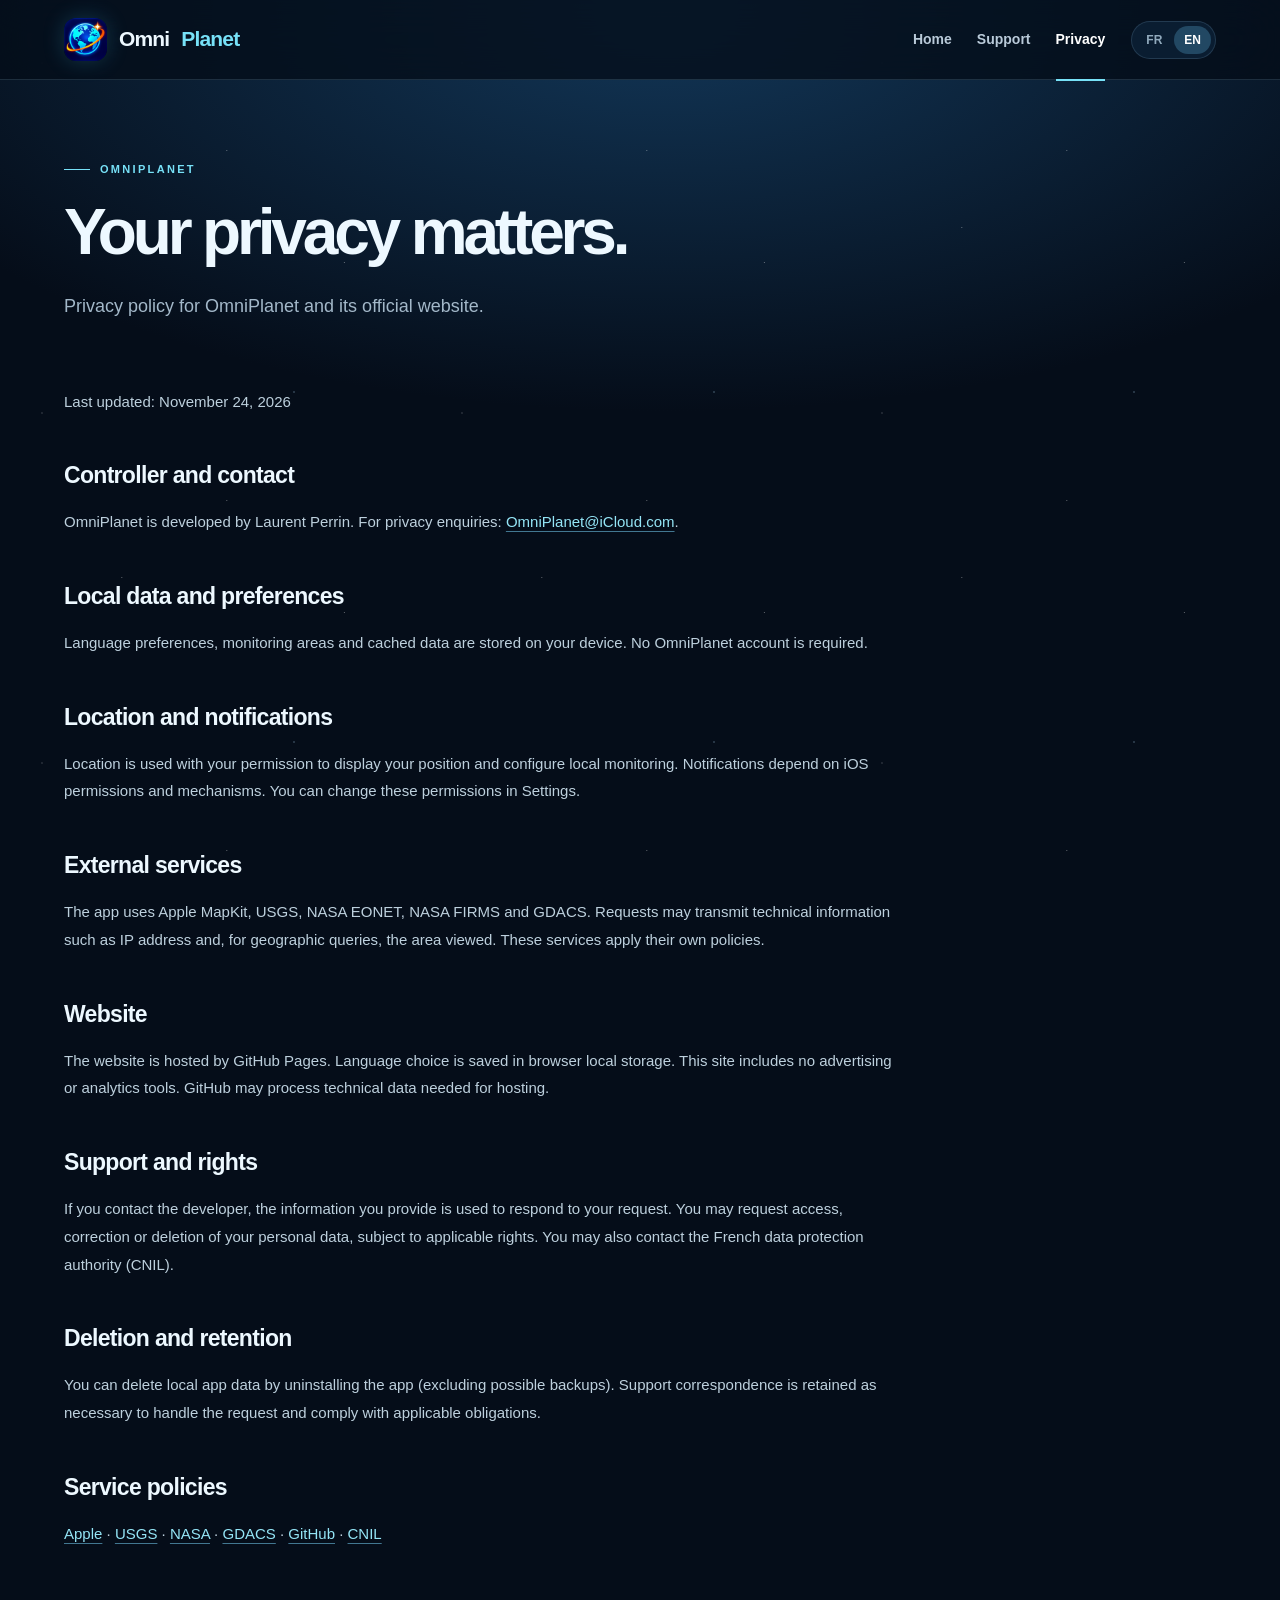
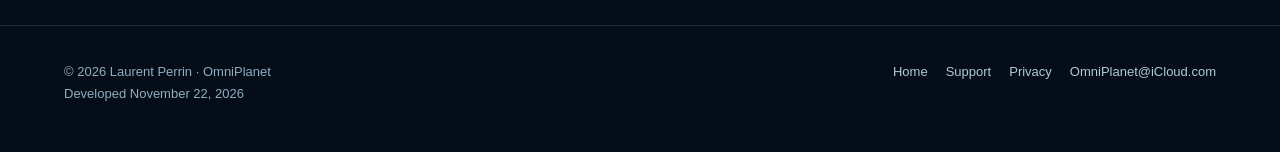
==== confidentialite.html @ a7300201 "Add files via upload" ====
<!doctype html><html lang="fr" data-lang="fr"><head><meta charset="utf-8"><meta name="viewport" content="width=device-width, initial-scale=1"><meta name="description" content="OmniPlanet — Explore our living planet. Observatoire mondial des phénomènes naturels."><meta name="theme-color" content="#050d19"><title>Confidentialité | OmniPlanet</title><link rel="icon" href="assets/omniplanet-icon.png"><link rel="stylesheet" href="assets/style.css"><script defer src="assets/site.js"></script></head><body data-title-fr="Confidentialité | OmniPlanet" data-title-en="Privacy policy | OmniPlanet"><div class="starfield" aria-hidden="true"></div><a class="skip" href="#main"><span class="fr" lang="fr">Aller au contenu</span><span class="en" lang="en">Skip to content</span></a><header class="site-header"><div class="shell bar"><a class="brand" href="index.html"><img src="assets/omniplanet-icon.png" alt="">Omni<b>Planet</b></a><nav aria-label="Navigation"><a href="index.html"><span class="fr" lang="fr">Accueil</span><span class="en" lang="en">Home</span></a><a href="support.html"><span class="fr" lang="fr">Assistance</span><span class="en" lang="en">Support</span></a><a href="confidentialite.html" aria-current="page"><span class="fr" lang="fr">Confidentialité</span><span class="en" lang="en">Privacy</span></a></nav><div class="lang-switch"><button type="button" data-language="fr" aria-label="Français" aria-pressed="true">FR</button><button type="button" data-language="en" aria-label="English" aria-pressed="false">EN</button></div></div></header><main id="main" class="shell"><section class="page-hero"><div class="eyebrow">OmniPlanet</div><h1><span class="fr" lang="fr">Votre vie privée compte.</span><span class="en" lang="en">Your privacy matters.</span></h1><p><span class="fr" lang="fr">Politique de confidentialité d’OmniPlanet et de son site officiel.</span><span class="en" lang="en">Privacy policy for OmniPlanet and its official website.</span></p></section><article class="policy"><p class="last-updated"><span class="fr" lang="fr">Dernière mise à jour : 24 novembre 2026</span><span class="en" lang="en">Last updated: November 24, 2026</span></p><h2><span class="fr" lang="fr">Responsable et contact</span><span class="en" lang="en">Controller and contact</span></h2><p><span class="fr" lang="fr">OmniPlanet est développée par Laurent Perrin. Pour toute question relative aux données personnelles : <a href="mailto:OmniPlanet@iCloud.com">OmniPlanet@iCloud.com</a>.</span><span class="en" lang="en">OmniPlanet is developed by Laurent Perrin. For privacy enquiries: <a href="mailto:OmniPlanet@iCloud.com">OmniPlanet@iCloud.com</a>.</span></p><h2><span class="fr" lang="fr">Données et préférences locales</span><span class="en" lang="en">Local data and preferences</span></h2><p><span class="fr" lang="fr">Les préférences de langue, les zones de surveillance et les données mises en cache sont conservées sur votre appareil. Aucun compte OmniPlanet n’est requis.</span><span class="en" lang="en">Language preferences, monitoring areas and cached data are stored on your device. No OmniPlanet account is required.</span></p><h2><span class="fr" lang="fr">Localisation et notifications</span><span class="en" lang="en">Location and notifications</span></h2><p><span class="fr" lang="fr">La localisation est utilisée avec votre autorisation pour afficher votre position et configurer une surveillance locale. Les notifications dépendent des autorisations et des mécanismes iOS. Vous pouvez modifier ces autorisations dans Réglages.</span><span class="en" lang="en">Location is used with your permission to display your position and configure local monitoring. Notifications depend on iOS permissions and mechanisms. You can change these permissions in Settings.</span></p><h2><span class="fr" lang="fr">Services externes</span><span class="en" lang="en">External services</span></h2><p><span class="fr" lang="fr">L’application utilise Apple MapKit, USGS, NASA EONET, NASA FIRMS et GDACS. Les requêtes peuvent transmettre des informations techniques telles que l’adresse IP et, pour les recherches géographiques, la zone consultée. Ces services appliquent leurs propres politiques.</span><span class="en" lang="en">The app uses Apple MapKit, USGS, NASA EONET, NASA FIRMS and GDACS. Requests may transmit technical information such as IP address and, for geographic queries, the area viewed. These services apply their own policies.</span></p><h2><span class="fr" lang="fr">Site web</span><span class="en" lang="en">Website</span></h2><p><span class="fr" lang="fr">Le site est hébergé par GitHub Pages. Le choix de langue est mémorisé dans le stockage local du navigateur. Ce site n’intègre aucun outil publicitaire ou de mesure d’audience. GitHub peut traiter des données techniques nécessaires à l’hébergement.</span><span class="en" lang="en">The website is hosted by GitHub Pages. Language choice is saved in browser local storage. This site includes no advertising or analytics tools. GitHub may process technical data needed for hosting.</span></p><h2><span class="fr" lang="fr">Assistance et droits</span><span class="en" lang="en">Support and rights</span></h2><p><span class="fr" lang="fr">Si vous contactez le développeur, les informations transmises servent à répondre à votre demande. Vous pouvez demander l’accès, la rectification ou l’effacement des données vous concernant, selon les droits applicables. Vous pouvez également saisir la CNIL.</span><span class="en" lang="en">If you contact the developer, the information you provide is used to respond to your request. You may request access, correction or deletion of your personal data, subject to applicable rights. You may also contact the French data protection authority (CNIL).</span></p><h2><span class="fr" lang="fr">Suppression et conservation</span><span class="en" lang="en">Deletion and retention</span></h2><p><span class="fr" lang="fr">Vous pouvez supprimer les données locales de l’application en la désinstallant (hors sauvegardes éventuelles). Les échanges d’assistance sont conservés le temps nécessaire au traitement de la demande et aux obligations applicables.</span><span class="en" lang="en">You can delete local app data by uninstalling the app (excluding possible backups). Support correspondence is retained as necessary to handle the request and comply with applicable obligations.</span></p><h2><span class="fr" lang="fr">Politiques des services</span><span class="en" lang="en">Service policies</span></h2><p><a href="https://www.apple.com/legal/privacy/">Apple</a> · <a href="https://www.usgs.gov/privacy-policy">USGS</a> · <a href="https://www.nasa.gov/privacy/">NASA</a> · <a href="https://www.gdacs.org/">GDACS</a> · <a href="https://docs.github.com/en/site-policy/privacy-policies/github-general-privacy-statement">GitHub</a> · <a href="https://www.cnil.fr/">CNIL</a></p></article></main><footer class="site-footer"><div class="shell footer-inner"><div>© 2026 Laurent Perrin · OmniPlanet<br><span class="fr" lang="fr">Développée le 22 novembre 2026</span><span class="en" lang="en">Developed November 22, 2026</span></div><div class="foot-links"><a class="" href="index.html"><span class="fr" lang="fr">Accueil</span><span class="en" lang="en">Home</span></a><a class="" href="support.html"><span class="fr" lang="fr">Assistance</span><span class="en" lang="en">Support</span></a><a class="" href="confidentialite.html"><span class="fr" lang="fr">Confidentialité</span><span class="en" lang="en">Privacy</span></a><a href="mailto:OmniPlanet@iCloud.com">OmniPlanet@iCloud.com</a></div></div></footer></body></html>
---- assets/style.css ----
:root{color-scheme:dark;--bg:#050d19;--navy:#091a30;--panel:#10243b;--text:#edf8ff;--muted:#a3b8c9;--line:rgba(167,219,255,.15);--cyan:#77e1f7;--gold:#f9c379;--radius:24px}*{box-sizing:border-box}html{scroll-behavior:smooth}body{margin:0;font-family:-apple-system,BlinkMacSystemFont,"Segoe UI",Inter,Helvetica,Arial,sans-serif;background:radial-gradient(ellipse 75% 25% at 52% 1%,#123657 0%,transparent 90%),var(--bg);color:var(--text);line-height:1.65;overflow-x:hidden}::selection{background:#2d7b95;color:#fff}a{color:inherit}a:focus-visible,button:focus-visible,summary:focus-visible{outline:2px solid var(--cyan);outline-offset:4px}.fr,.en{}html[data-lang="fr"] .en,html[data-lang="en"] .fr{display:none!important}.shell{width:min(1152px,calc(100% - 44px));margin-inline:auto}.skip{position:absolute;left:-999px;top:0;background:white;color:#000;padding:10px;z-index:200}.skip:focus{left:12px}.site-header{position:sticky;top:0;z-index:90;background:rgba(5,13,25,.78);backdrop-filter:blur(22px);-webkit-backdrop-filter:blur(22px);border-bottom:1px solid var(--line)}.bar{min-height:79px;display:flex;align-items:center;gap:26px}.brand{display:flex;align-items:center;gap:12px;text-decoration:none;font-weight:790;letter-spacing:-.04em;font-size:21px;white-space:nowrap}.brand img{height:43px;width:43px;border-radius:12px;box-shadow:0 0 22px rgba(81,202,244,.2)}.brand b{color:var(--cyan)}nav{display:flex;gap:25px;margin-left:auto}nav a{font-size:14px;color:#b9cad9;text-decoration:none;font-weight:550;transition:color .2s}nav a:hover,nav a[aria-current="page"]{color:#fff}nav a[aria-current="page"]{position:relative}nav a[aria-current="page"]:after{content:"";position:absolute;bottom:-30px;left:0;right:0;height:2px;background:var(--cyan)}.lang-switch{display:flex;padding:4px;gap:2px;border:1px solid var(--line);border-radius:40px;background:#0a1d31}.lang-switch button{background:none;color:#91aabd;border:0;border-radius:24px;font-size:12px;font-weight:700;padding:7px 10px;cursor:pointer}.lang-switch button[aria-pressed="true"]{background:#224863;color:#fff}.hero{position:relative;min-height:610px;display:grid;grid-template-columns:minmax(0,1.05fr) minmax(0,.95fr);align-items:center;gap:26px;padding-block:90px 96px}.eyebrow{text-transform:uppercase;letter-spacing:.21em;font-size:11px;font-weight:750;color:var(--cyan);display:flex;align-items:center;gap:10px}.eyebrow:before{content:"";width:26px;height:1px;background:var(--cyan)}h1,h2,h3,p{margin-top:0}h1{font-size:clamp(44px,6.3vw,80px);line-height:1.06;letter-spacing:-.065em;margin:21px 0 25px;font-weight:780}h1 em{font-style:normal;background:linear-gradient(105deg,#f8feff 18%,#69dcec 70%,#a0adff);-webkit-background-clip:text;background-clip:text;color:transparent}.lead{font-size:clamp(17px,2vw,21px);color:#c5d7e3;max-width:570px;line-height:1.72}.actions{display:flex;flex-wrap:wrap;gap:12px;margin-top:30px}.btn{display:inline-flex;align-items:center;justify-content:center;gap:10px;text-decoration:none;font-weight:700;font-size:14px;border-radius:14px;min-height:50px;padding:12px 19px;background:linear-gradient(135deg,#76e4f8,#a0d1f5);color:#062038;box-shadow:0 12px 42px rgba(53,191,230,.18);transition:transform .2s,box-shadow .2s;border:0}.btn:hover{transform:translateY(-2px);box-shadow:0 15px 40px rgba(53,191,230,.28)}.btn.secondary{color:#e5f5ff;background:#122a42;border:1px solid var(--line);box-shadow:none}.hero-art{position:relative;aspect-ratio:1;max-width:520px;margin:auto;width:100%;display:grid;place-items:center}.hero-art:before{content:"";position:absolute;inset:7%;border-radius:50%;background:radial-gradient(circle,#1370a27a,transparent 70%);filter:blur(25px)}.orbital{width:91%;aspect-ratio:1;position:relative;display:grid;place-items:center;animation:float 8s ease-in-out infinite}.orbital:before,.orbital:after{content:"";position:absolute;inset:4%;border:1px solid rgba(116,225,252,.25);border-radius:50%;transform:rotate(-27deg) scaleY(.7)}.orbital:after{inset:0%;transform:rotate(38deg) scaleY(.9);border-color:rgba(249,193,121,.28)}.orbital img{width:76%;aspect-ratio:1;object-fit:cover;border-radius:25%;box-shadow:0 0 80px rgba(33,157,215,.3),0 20px 65px #030812d9}.halo{position:absolute;width:48px;height:48px;border-radius:100%;background:radial-gradient(circle,#fff3d8 2%,#f7c26b 13%,rgba(248,149,67,.18) 32%,transparent 70%);right:9%;top:21%;filter:blur(2px)}@keyframes float{0%,100%{transform:translateY(0)}50%{transform:translateY(-11px)}}.tiny-meta{font-size:12px;color:#8ea9bc;margin-top:18px}.divider{height:1px;background:linear-gradient(90deg,transparent,var(--line),transparent)}.section{padding-block:85px}.section-head{max-width:750px;margin-bottom:32px}.section h2{font-size:clamp(30px,3.6vw,48px);line-height:1.13;letter-spacing:-.047em;margin:14px 0 18px}.section-head p{color:var(--muted);font-size:17px}.grid{display:grid;grid-template-columns:repeat(3,minmax(0,1fr));gap:18px}.feature,.panel,.info-card{background:linear-gradient(145deg,rgba(24,57,83,.65),rgba(12,31,50,.65));border:1px solid var(--line);border-radius:var(--radius);padding:27px;box-shadow:0 15px 45px rgba(0,0,0,.1)}.feature{min-height:235px;transition:transform .2s,border-color .2s}.feature:hover{transform:translateY(-4px);border-color:#5cc0e477}.feature .icon{font-size:30px;margin-bottom:19px;display:inline-block}.feature h3{font-size:19px;letter-spacing:-.02em;margin:0 0 7px}.feature p,.panel p,.info-card p{font-size:14px;color:#b2c6d4;line-height:1.8;margin-bottom:0}.feature strong{color:#e6f6ff}.ribbon{border:1px solid rgba(109,209,236,.26);background:linear-gradient(120deg,#10334b,#0b1c2e);padding:30px 34px;border-radius:var(--radius);display:flex;align-items:center;gap:28px;margin-block:36px}.ribbon b{font-size:20px}.ribbon p{margin:5px 0 0;color:#aec5d3;font-size:14px}.ribbon .btn{margin-left:auto;flex-shrink:0}.kicker{font-size:11px;color:var(--cyan);letter-spacing:.2em;text-transform:uppercase;font-weight:800}.page-hero{padding:80px 0 48px;max-width:850px}.page-hero h1{font-size:clamp(40px,5vw,64px)}.page-hero p{font-size:18px;color:var(--muted);max-width:730px}.split{display:grid;grid-template-columns:repeat(2,minmax(0,1fr));gap:20px}.steps{counter-reset:step;display:grid;gap:13px}.step{background:rgba(16,39,60,.65);padding:21px 23px 21px 66px;border:1px solid var(--line);border-radius:18px;position:relative}.step:before{counter-increment:step;content:counter(step);position:absolute;left:19px;top:19px;width:30px;height:30px;border-radius:50%;background:#184760;color:#a2e9f9;display:grid;place-items:center;font-size:13px;font-weight:800}.step h3{font-size:17px;margin:0 0 5px}.step p{font-size:14px;color:var(--muted);margin:0}.fine{font-size:13px;color:var(--muted)}.notice{background:rgba(244,189,109,.07);border:1px solid rgba(244,189,109,.22);padding:23px 27px;border-radius:20px;color:#eed7ae}.notice p{margin:0;font-size:14px}.policy{max-width:840px}.policy h2{font-size:23px;letter-spacing:-.03em;margin:42px 0 13px}.policy h3{font-size:17px;margin:22px 0 8px}.policy p,.policy li{color:#bdd0dd;font-size:15px;line-height:1.85}.policy a,.inline-link{color:#94e5f6;text-decoration:underline;text-decoration-color:#427791;text-underline-offset:4px}.policy ul{padding-left:21px}.policy .summary{border-left:3px solid var(--cyan);background:rgba(28,75,99,.2);padding:21px 24px;border-radius:0 15px 15px 0}.faq{display:grid;gap:12px}details{border:1px solid var(--line);border-radius:17px;padding:0 22px;background:#0c2136}summary{cursor:pointer;padding:19px 24px 19px 0;list-style:none;font-weight:670;position:relative}summary::-webkit-details-marker{display:none}summary:after{content:'+';position:absolute;right:0;font-size:24px;top:10px;color:var(--cyan)}details[open] summary:after{content:'−'}details p{color:#b7cbd9;padding-bottom:20px;margin:0;font-size:14px}.site-footer{margin-top:78px;border-top:1px solid var(--line);padding:35px 0 48px;color:#91adbf;font-size:13px}.footer-inner{display:flex;justify-content:space-between;align-items:flex-start;gap:24px}.foot-links{display:flex;gap:18px;flex-wrap:wrap}.foot-links a{color:#afcad9;text-decoration:none}.foot-links a:hover{color:#fff}.starfield{position:fixed;inset:0;pointer-events:none;z-index:-1;opacity:.36;background-image:radial-gradient(1px 1px at 10% 18%,#fff,transparent),radial-gradient(1.5px 1.5px at 70% 12%,#b6e5ff,transparent),radial-gradient(1px 1px at 29% 65%,#fff,transparent),radial-gradient(1px 1px at 82% 75%,#fff,transparent),radial-gradient(1px 1px at 54% 43%,#fff,transparent);background-size:420px 350px}.mini-meta{display:flex;gap:20px;flex-wrap:wrap;color:#9eb5c7;font-size:13px;margin-top:16px}.codeish{font-family:ui-monospace,SFMono-Regular,Menlo,monospace;font-size:12px;word-break:break-word}.last-updated{font-size:13px;color:#83a4bc} @media(max-width:850px){.grid{grid-template-columns:repeat(2,minmax(0,1fr))}.hero{grid-template-columns:1fr;padding-top:68px;gap:5px}.hero-art{max-width:420px}.bar{flex-wrap:wrap;justify-content:space-between;padding:13px 0;min-height:auto;gap:10px}nav{order:3;width:100%;justify-content:center;border-top:1px solid var(--line);padding-top:11px}nav a[aria-current="page"]:after{bottom:-12px}.section{padding-block:60px}.ribbon{flex-wrap:wrap}.ribbon .btn{margin-left:0}}@media(max-width:590px){.shell{width:min(100% - 30px,1152px)}.brand{font-size:19px}.brand img{height:38px;width:38px}.bar{gap:8px}nav{justify-content:space-between;gap:8px}nav a{font-size:12px}.hero{padding:58px 0 50px}.hero-art{max-width:350px}.grid,.split{grid-template-columns:1fr}.feature{min-height:0}.page-hero{padding:55px 0 25px}.ribbon{padding:23px}.footer-inner{flex-direction:column}.section{padding-block:50px}.actions .btn{width:100%}}@media(prefers-reduced-motion:reduce){*,*:before,*:after{animation:none!important;scroll-behavior:auto!important;transition:none!important}}
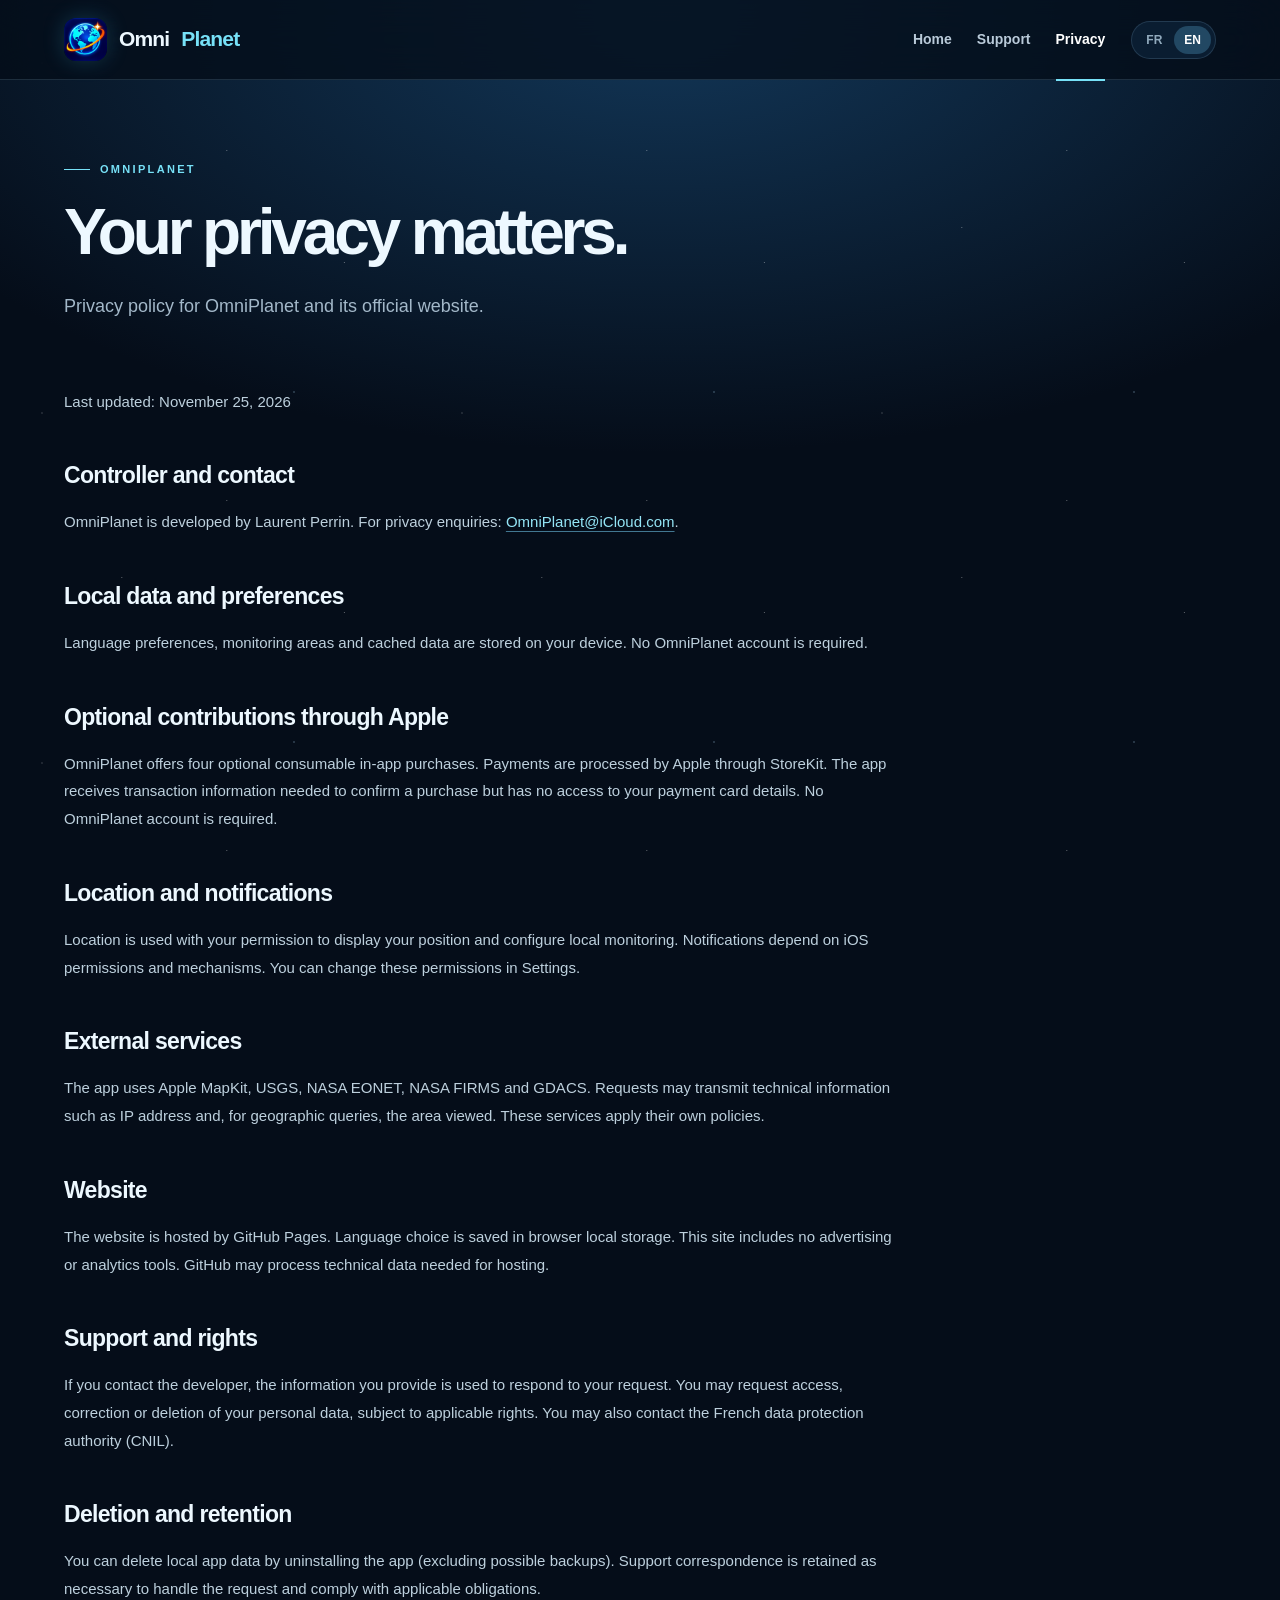
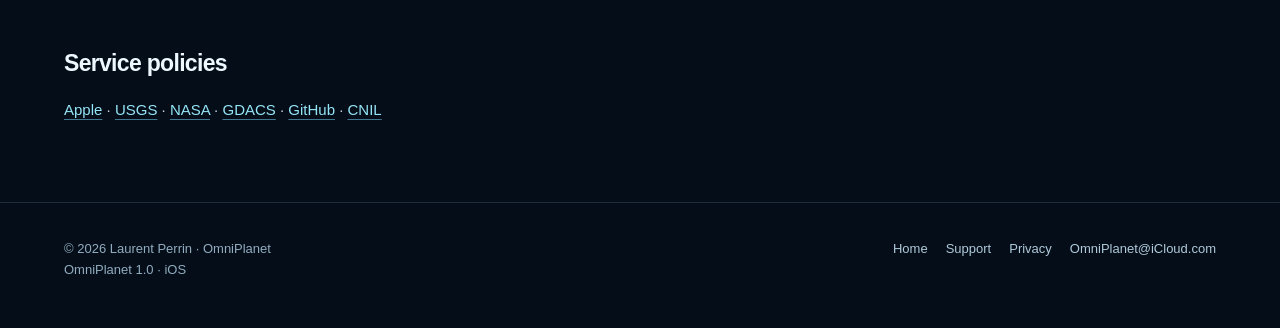
==== commit 4995a4dd: "Add files via upload" ====
--- a/confidentialite.html
+++ b/confidentialite.html
@@ -1 +1,2 @@
-<!doctype html><html lang="fr" data-lang="fr"><head><meta charset="utf-8"><meta name="viewport" content="width=device-width, initial-scale=1"><meta name="description" content="OmniPlanet — Explore our living planet. Observatoire mondial des phénomènes naturels."><meta name="theme-color" content="#050d19"><title>Confidentialité | OmniPlanet</title><link rel="icon" href="assets/omniplanet-icon.png"><link rel="stylesheet" href="assets/style.css"><script defer src="assets/site.js"></script></head><body data-title-fr="Confidentialité | OmniPlanet" data-title-en="Privacy policy | OmniPlanet"><div class="starfield" aria-hidden="true"></div><a class="skip" href="#main"><span class="fr" lang="fr">Aller au contenu</span><span class="en" lang="en">Skip to content</span></a><header class="site-header"><div class="shell bar"><a class="brand" href="index.html"><img src="assets/omniplanet-icon.png" alt="">Omni<b>Planet</b></a><nav aria-label="Navigation"><a href="index.html"><span class="fr" lang="fr">Accueil</span><span class="en" lang="en">Home</span></a><a href="support.html"><span class="fr" lang="fr">Assistance</span><span class="en" lang="en">Support</span></a><a href="confidentialite.html" aria-current="page"><span class="fr" lang="fr">Confidentialité</span><span class="en" lang="en">Privacy</span></a></nav><div class="lang-switch"><button type="button" data-language="fr" aria-label="Français" aria-pressed="true">FR</button><button type="button" data-language="en" aria-label="English" aria-pressed="false">EN</button></div></div></header><main id="main" class="shell"><section class="page-hero"><div class="eyebrow">OmniPlanet</div><h1><span class="fr" lang="fr">Votre vie privée compte.</span><span class="en" lang="en">Your privacy matters.</span></h1><p><span class="fr" lang="fr">Politique de confidentialité d’OmniPlanet et de son site officiel.</span><span class="en" lang="en">Privacy policy for OmniPlanet and its official website.</span></p></section><article class="policy"><p class="last-updated"><span class="fr" lang="fr">Dernière mise à jour : 24 novembre 2026</span><span class="en" lang="en">Last updated: November 24, 2026</span></p><h2><span class="fr" lang="fr">Responsable et contact</span><span class="en" lang="en">Controller and contact</span></h2><p><span class="fr" lang="fr">OmniPlanet est développée par Laurent Perrin. Pour toute question relative aux données personnelles : <a href="mailto:OmniPlanet@iCloud.com">OmniPlanet@iCloud.com</a>.</span><span class="en" lang="en">OmniPlanet is developed by Laurent Perrin. For privacy enquiries: <a href="mailto:OmniPlanet@iCloud.com">OmniPlanet@iCloud.com</a>.</span></p><h2><span class="fr" lang="fr">Données et préférences locales</span><span class="en" lang="en">Local data and preferences</span></h2><p><span class="fr" lang="fr">Les préférences de langue, les zones de surveillance et les données mises en cache sont conservées sur votre appareil. Aucun compte OmniPlanet n’est requis.</span><span class="en" lang="en">Language preferences, monitoring areas and cached data are stored on your device. No OmniPlanet account is required.</span></p><h2><span class="fr" lang="fr">Localisation et notifications</span><span class="en" lang="en">Location and notifications</span></h2><p><span class="fr" lang="fr">La localisation est utilisée avec votre autorisation pour afficher votre position et configurer une surveillance locale. Les notifications dépendent des autorisations et des mécanismes iOS. Vous pouvez modifier ces autorisations dans Réglages.</span><span class="en" lang="en">Location is used with your permission to display your position and configure local monitoring. Notifications depend on iOS permissions and mechanisms. You can change these permissions in Settings.</span></p><h2><span class="fr" lang="fr">Services externes</span><span class="en" lang="en">External services</span></h2><p><span class="fr" lang="fr">L’application utilise Apple MapKit, USGS, NASA EONET, NASA FIRMS et GDACS. Les requêtes peuvent transmettre des informations techniques telles que l’adresse IP et, pour les recherches géographiques, la zone consultée. Ces services appliquent leurs propres politiques.</span><span class="en" lang="en">The app uses Apple MapKit, USGS, NASA EONET, NASA FIRMS and GDACS. Requests may transmit technical information such as IP address and, for geographic queries, the area viewed. These services apply their own policies.</span></p><h2><span class="fr" lang="fr">Site web</span><span class="en" lang="en">Website</span></h2><p><span class="fr" lang="fr">Le site est hébergé par GitHub Pages. Le choix de langue est mémorisé dans le stockage local du navigateur. Ce site n’intègre aucun outil publicitaire ou de mesure d’audience. GitHub peut traiter des données techniques nécessaires à l’hébergement.</span><span class="en" lang="en">The website is hosted by GitHub Pages. Language choice is saved in browser local storage. This site includes no advertising or analytics tools. GitHub may process technical data needed for hosting.</span></p><h2><span class="fr" lang="fr">Assistance et droits</span><span class="en" lang="en">Support and rights</span></h2><p><span class="fr" lang="fr">Si vous contactez le développeur, les informations transmises servent à répondre à votre demande. Vous pouvez demander l’accès, la rectification ou l’effacement des données vous concernant, selon les droits applicables. Vous pouvez également saisir la CNIL.</span><span class="en" lang="en">If you contact the developer, the information you provide is used to respond to your request. You may request access, correction or deletion of your personal data, subject to applicable rights. You may also contact the French data protection authority (CNIL).</span></p><h2><span class="fr" lang="fr">Suppression et conservation</span><span class="en" lang="en">Deletion and retention</span></h2><p><span class="fr" lang="fr">Vous pouvez supprimer les données locales de l’application en la désinstallant (hors sauvegardes éventuelles). Les échanges d’assistance sont conservés le temps nécessaire au traitement de la demande et aux obligations applicables.</span><span class="en" lang="en">You can delete local app data by uninstalling the app (excluding possible backups). Support correspondence is retained as necessary to handle the request and comply with applicable obligations.</span></p><h2><span class="fr" lang="fr">Politiques des services</span><span class="en" lang="en">Service policies</span></h2><p><a href="https://www.apple.com/legal/privacy/">Apple</a> · <a href="https://www.usgs.gov/privacy-policy">USGS</a> · <a href="https://www.nasa.gov/privacy/">NASA</a> · <a href="https://www.gdacs.org/">GDACS</a> · <a href="https://docs.github.com/en/site-policy/privacy-policies/github-general-privacy-statement">GitHub</a> · <a href="https://www.cnil.fr/">CNIL</a></p></article></main><footer class="site-footer"><div class="shell footer-inner"><div>© 2026 Laurent Perrin · OmniPlanet<br><span class="fr" lang="fr">Développée le 22 novembre 2026</span><span class="en" lang="en">Developed November 22, 2026</span></div><div class="foot-links"><a class="" href="index.html"><span class="fr" lang="fr">Accueil</span><span class="en" lang="en">Home</span></a><a class="" href="support.html"><span class="fr" lang="fr">Assistance</span><span class="en" lang="en">Support</span></a><a class="" href="confidentialite.html"><span class="fr" lang="fr">Confidentialité</span><span class="en" lang="en">Privacy</span></a><a href="mailto:OmniPlanet@iCloud.com">OmniPlanet@iCloud.com</a></div></div></footer></body></html>+<!doctype html>
+<html data-lang="fr" lang="fr"><head><meta charset="utf-8"/><meta content="width=device-width, initial-scale=1" name="viewport"/><meta content="OmniPlanet — Explore our living planet. Observatoire mondial des phénomènes naturels." name="description"/><meta content="#050d19" name="theme-color"/><title>Confidentialité | OmniPlanet</title><link href="assets/omniplanet-icon.png" rel="icon"/><link href="assets/style.css" rel="stylesheet"/><script defer="" src="assets/site.js"></script></head><body data-title-en="Privacy policy | OmniPlanet" data-title-fr="Confidentialité | OmniPlanet"><div aria-hidden="true" class="starfield"></div><a class="skip" href="#main"><span class="fr" lang="fr">Aller au contenu</span><span class="en" lang="en">Skip to content</span></a><header class="site-header"><div class="shell bar"><a class="brand" href="index.html"><img alt="" src="assets/omniplanet-icon.png"/>Omni<b>Planet</b></a><nav aria-label="Navigation"><a href="index.html"><span class="fr" lang="fr">Accueil</span><span class="en" lang="en">Home</span></a><a href="support.html"><span class="fr" lang="fr">Assistance</span><span class="en" lang="en">Support</span></a><a aria-current="page" href="confidentialite.html"><span class="fr" lang="fr">Confidentialité</span><span class="en" lang="en">Privacy</span></a></nav><div class="lang-switch"><button aria-label="Français" aria-pressed="true" data-language="fr" type="button">FR</button><button aria-label="English" aria-pressed="false" data-language="en" type="button">EN</button></div></div></header><main class="shell" id="main"><section class="page-hero"><div class="eyebrow">OmniPlanet</div><h1><span class="fr" lang="fr">Votre vie privée compte.</span><span class="en" lang="en">Your privacy matters.</span></h1><p><span class="fr" lang="fr">Politique de confidentialité d’OmniPlanet et de son site officiel.</span><span class="en" lang="en">Privacy policy for OmniPlanet and its official website.</span></p></section><article class="policy"><p class="last-updated"><span class="fr" lang="fr">Dernière mise à jour : 25 novembre 2026</span><span class="en" lang="en">Last updated: November 25, 2026</span></p><h2><span class="fr" lang="fr">Responsable et contact</span><span class="en" lang="en">Controller and contact</span></h2><p><span class="fr" lang="fr">OmniPlanet est développée par Laurent Perrin. Pour toute question relative aux données personnelles : <a href="mailto:OmniPlanet@iCloud.com">OmniPlanet@iCloud.com</a>.</span><span class="en" lang="en">OmniPlanet is developed by Laurent Perrin. For privacy enquiries: <a href="mailto:OmniPlanet@iCloud.com">OmniPlanet@iCloud.com</a>.</span></p><h2><span class="fr" lang="fr">Données et préférences locales</span><span class="en" lang="en">Local data and preferences</span></h2><p><span class="fr" lang="fr">Les préférences de langue, les zones de surveillance et les données mises en cache sont conservées sur votre appareil. Aucun compte OmniPlanet n’est requis.</span><span class="en" lang="en">Language preferences, monitoring areas and cached data are stored on your device. No OmniPlanet account is required.</span></p><h2><span class="fr" lang="fr">Contributions volontaires via Apple</span><span class="en" lang="en">Optional contributions through Apple</span></h2><p><span class="fr" lang="fr">OmniPlanet propose quatre contributions volontaires sous forme d’achats intégrés consommables. Les paiements sont traités par Apple via StoreKit. L’application reçoit les informations de transaction nécessaires pour confirmer l’achat, mais n’accède pas aux données de votre carte bancaire. Aucun compte OmniPlanet n’est requis pour contribuer.</span><span class="en" lang="en">OmniPlanet offers four optional consumable in-app purchases. Payments are processed by Apple through StoreKit. The app receives transaction information needed to confirm a purchase but has no access to your payment card details. No OmniPlanet account is required.</span></p><h2><span class="fr" lang="fr">Localisation et notifications</span><span class="en" lang="en">Location and notifications</span></h2><p><span class="fr" lang="fr">La localisation est utilisée avec votre autorisation pour afficher votre position et configurer une surveillance locale. Les notifications dépendent des autorisations et des mécanismes iOS. Vous pouvez modifier ces autorisations dans Réglages.</span><span class="en" lang="en">Location is used with your permission to display your position and configure local monitoring. Notifications depend on iOS permissions and mechanisms. You can change these permissions in Settings.</span></p><h2><span class="fr" lang="fr">Services externes</span><span class="en" lang="en">External services</span></h2><p><span class="fr" lang="fr">L’application utilise Apple MapKit, USGS, NASA EONET, NASA FIRMS et GDACS. Les requêtes peuvent transmettre des informations techniques telles que l’adresse IP et, pour les recherches géographiques, la zone consultée. Ces services appliquent leurs propres politiques.</span><span class="en" lang="en">The app uses Apple MapKit, USGS, NASA EONET, NASA FIRMS and GDACS. Requests may transmit technical information such as IP address and, for geographic queries, the area viewed. These services apply their own policies.</span></p><h2><span class="fr" lang="fr">Site web</span><span class="en" lang="en">Website</span></h2><p><span class="fr" lang="fr">Le site est hébergé par GitHub Pages. Le choix de langue est mémorisé dans le stockage local du navigateur. Ce site n’intègre aucun outil publicitaire ou de mesure d’audience. GitHub peut traiter des données techniques nécessaires à l’hébergement.</span><span class="en" lang="en">The website is hosted by GitHub Pages. Language choice is saved in browser local storage. This site includes no advertising or analytics tools. GitHub may process technical data needed for hosting.</span></p><h2><span class="fr" lang="fr">Assistance et droits</span><span class="en" lang="en">Support and rights</span></h2><p><span class="fr" lang="fr">Si vous contactez le développeur, les informations transmises servent à répondre à votre demande. Vous pouvez demander l’accès, la rectification ou l’effacement des données vous concernant, selon les droits applicables. Vous pouvez également saisir la CNIL.</span><span class="en" lang="en">If you contact the developer, the information you provide is used to respond to your request. You may request access, correction or deletion of your personal data, subject to applicable rights. You may also contact the French data protection authority (CNIL).</span></p><h2><span class="fr" lang="fr">Suppression et conservation</span><span class="en" lang="en">Deletion and retention</span></h2><p><span class="fr" lang="fr">Vous pouvez supprimer les données locales de l’application en la désinstallant (hors sauvegardes éventuelles). Les échanges d’assistance sont conservés le temps nécessaire au traitement de la demande et aux obligations applicables.</span><span class="en" lang="en">You can delete local app data by uninstalling the app (excluding possible backups). Support correspondence is retained as necessary to handle the request and comply with applicable obligations.</span></p><h2><span class="fr" lang="fr">Politiques des services</span><span class="en" lang="en">Service policies</span></h2><p><a href="https://www.apple.com/legal/privacy/">Apple</a> · <a href="https://www.usgs.gov/privacy-policy">USGS</a> · <a href="https://www.nasa.gov/privacy/">NASA</a> · <a href="https://www.gdacs.org/">GDACS</a> · <a href="https://docs.github.com/en/site-policy/privacy-policies/github-general-privacy-statement">GitHub</a> · <a href="https://www.cnil.fr/">CNIL</a></p></article></main><footer class="site-footer"><div class="shell footer-inner"><div>© 2026 Laurent Perrin · OmniPlanet<br/><span class="fr" lang="fr">OmniPlanet 1.0 · iOS</span><span class="en" lang="en">OmniPlanet 1.0 · iOS</span></div><div class="foot-links"><a class="" href="index.html"><span class="fr" lang="fr">Accueil</span><span class="en" lang="en">Home</span></a><a class="" href="support.html"><span class="fr" lang="fr">Assistance</span><span class="en" lang="en">Support</span></a><a class="" href="confidentialite.html"><span class="fr" lang="fr">Confidentialité</span><span class="en" lang="en">Privacy</span></a><a href="mailto:OmniPlanet@iCloud.com">OmniPlanet@iCloud.com</a></div></div></footer></body></html>
--- a/assets/style.css
+++ b/assets/style.css
@@ -1 +1,23 @@
-:root{color-scheme:dark;--bg:#050d19;--navy:#091a30;--panel:#10243b;--text:#edf8ff;--muted:#a3b8c9;--line:rgba(167,219,255,.15);--cyan:#77e1f7;--gold:#f9c379;--radius:24px}*{box-sizing:border-box}html{scroll-behavior:smooth}body{margin:0;font-family:-apple-system,BlinkMacSystemFont,"Segoe UI",Inter,Helvetica,Arial,sans-serif;background:radial-gradient(ellipse 75% 25% at 52% 1%,#123657 0%,transparent 90%),var(--bg);color:var(--text);line-height:1.65;overflow-x:hidden}::selection{background:#2d7b95;color:#fff}a{color:inherit}a:focus-visible,button:focus-visible,summary:focus-visible{outline:2px solid var(--cyan);outline-offset:4px}.fr,.en{}html[data-lang="fr"] .en,html[data-lang="en"] .fr{display:none!important}.shell{width:min(1152px,calc(100% - 44px));margin-inline:auto}.skip{position:absolute;left:-999px;top:0;background:white;color:#000;padding:10px;z-index:200}.skip:focus{left:12px}.site-header{position:sticky;top:0;z-index:90;background:rgba(5,13,25,.78);backdrop-filter:blur(22px);-webkit-backdrop-filter:blur(22px);border-bottom:1px solid var(--line)}.bar{min-height:79px;display:flex;align-items:center;gap:26px}.brand{display:flex;align-items:center;gap:12px;text-decoration:none;font-weight:790;letter-spacing:-.04em;font-size:21px;white-space:nowrap}.brand img{height:43px;width:43px;border-radius:12px;box-shadow:0 0 22px rgba(81,202,244,.2)}.brand b{color:var(--cyan)}nav{display:flex;gap:25px;margin-left:auto}nav a{font-size:14px;color:#b9cad9;text-decoration:none;font-weight:550;transition:color .2s}nav a:hover,nav a[aria-current="page"]{color:#fff}nav a[aria-current="page"]{position:relative}nav a[aria-current="page"]:after{content:"";position:absolute;bottom:-30px;left:0;right:0;height:2px;background:var(--cyan)}.lang-switch{display:flex;padding:4px;gap:2px;border:1px solid var(--line);border-radius:40px;background:#0a1d31}.lang-switch button{background:none;color:#91aabd;border:0;border-radius:24px;font-size:12px;font-weight:700;padding:7px 10px;cursor:pointer}.lang-switch button[aria-pressed="true"]{background:#224863;color:#fff}.hero{position:relative;min-height:610px;display:grid;grid-template-columns:minmax(0,1.05fr) minmax(0,.95fr);align-items:center;gap:26px;padding-block:90px 96px}.eyebrow{text-transform:uppercase;letter-spacing:.21em;font-size:11px;font-weight:750;color:var(--cyan);display:flex;align-items:center;gap:10px}.eyebrow:before{content:"";width:26px;height:1px;background:var(--cyan)}h1,h2,h3,p{margin-top:0}h1{font-size:clamp(44px,6.3vw,80px);line-height:1.06;letter-spacing:-.065em;margin:21px 0 25px;font-weight:780}h1 em{font-style:normal;background:linear-gradient(105deg,#f8feff 18%,#69dcec 70%,#a0adff);-webkit-background-clip:text;background-clip:text;color:transparent}.lead{font-size:clamp(17px,2vw,21px);color:#c5d7e3;max-width:570px;line-height:1.72}.actions{display:flex;flex-wrap:wrap;gap:12px;margin-top:30px}.btn{display:inline-flex;align-items:center;justify-content:center;gap:10px;text-decoration:none;font-weight:700;font-size:14px;border-radius:14px;min-height:50px;padding:12px 19px;background:linear-gradient(135deg,#76e4f8,#a0d1f5);color:#062038;box-shadow:0 12px 42px rgba(53,191,230,.18);transition:transform .2s,box-shadow .2s;border:0}.btn:hover{transform:translateY(-2px);box-shadow:0 15px 40px rgba(53,191,230,.28)}.btn.secondary{color:#e5f5ff;background:#122a42;border:1px solid var(--line);box-shadow:none}.hero-art{position:relative;aspect-ratio:1;max-width:520px;margin:auto;width:100%;display:grid;place-items:center}.hero-art:before{content:"";position:absolute;inset:7%;border-radius:50%;background:radial-gradient(circle,#1370a27a,transparent 70%);filter:blur(25px)}.orbital{width:91%;aspect-ratio:1;position:relative;display:grid;place-items:center;animation:float 8s ease-in-out infinite}.orbital:before,.orbital:after{content:"";position:absolute;inset:4%;border:1px solid rgba(116,225,252,.25);border-radius:50%;transform:rotate(-27deg) scaleY(.7)}.orbital:after{inset:0%;transform:rotate(38deg) scaleY(.9);border-color:rgba(249,193,121,.28)}.orbital img{width:76%;aspect-ratio:1;object-fit:cover;border-radius:25%;box-shadow:0 0 80px rgba(33,157,215,.3),0 20px 65px #030812d9}.halo{position:absolute;width:48px;height:48px;border-radius:100%;background:radial-gradient(circle,#fff3d8 2%,#f7c26b 13%,rgba(248,149,67,.18) 32%,transparent 70%);right:9%;top:21%;filter:blur(2px)}@keyframes float{0%,100%{transform:translateY(0)}50%{transform:translateY(-11px)}}.tiny-meta{font-size:12px;color:#8ea9bc;margin-top:18px}.divider{height:1px;background:linear-gradient(90deg,transparent,var(--line),transparent)}.section{padding-block:85px}.section-head{max-width:750px;margin-bottom:32px}.section h2{font-size:clamp(30px,3.6vw,48px);line-height:1.13;letter-spacing:-.047em;margin:14px 0 18px}.section-head p{color:var(--muted);font-size:17px}.grid{display:grid;grid-template-columns:repeat(3,minmax(0,1fr));gap:18px}.feature,.panel,.info-card{background:linear-gradient(145deg,rgba(24,57,83,.65),rgba(12,31,50,.65));border:1px solid var(--line);border-radius:var(--radius);padding:27px;box-shadow:0 15px 45px rgba(0,0,0,.1)}.feature{min-height:235px;transition:transform .2s,border-color .2s}.feature:hover{transform:translateY(-4px);border-color:#5cc0e477}.feature .icon{font-size:30px;margin-bottom:19px;display:inline-block}.feature h3{font-size:19px;letter-spacing:-.02em;margin:0 0 7px}.feature p,.panel p,.info-card p{font-size:14px;color:#b2c6d4;line-height:1.8;margin-bottom:0}.feature strong{color:#e6f6ff}.ribbon{border:1px solid rgba(109,209,236,.26);background:linear-gradient(120deg,#10334b,#0b1c2e);padding:30px 34px;border-radius:var(--radius);display:flex;align-items:center;gap:28px;margin-block:36px}.ribbon b{font-size:20px}.ribbon p{margin:5px 0 0;color:#aec5d3;font-size:14px}.ribbon .btn{margin-left:auto;flex-shrink:0}.kicker{font-size:11px;color:var(--cyan);letter-spacing:.2em;text-transform:uppercase;font-weight:800}.page-hero{padding:80px 0 48px;max-width:850px}.page-hero h1{font-size:clamp(40px,5vw,64px)}.page-hero p{font-size:18px;color:var(--muted);max-width:730px}.split{display:grid;grid-template-columns:repeat(2,minmax(0,1fr));gap:20px}.steps{counter-reset:step;display:grid;gap:13px}.step{background:rgba(16,39,60,.65);padding:21px 23px 21px 66px;border:1px solid var(--line);border-radius:18px;position:relative}.step:before{counter-increment:step;content:counter(step);position:absolute;left:19px;top:19px;width:30px;height:30px;border-radius:50%;background:#184760;color:#a2e9f9;display:grid;place-items:center;font-size:13px;font-weight:800}.step h3{font-size:17px;margin:0 0 5px}.step p{font-size:14px;color:var(--muted);margin:0}.fine{font-size:13px;color:var(--muted)}.notice{background:rgba(244,189,109,.07);border:1px solid rgba(244,189,109,.22);padding:23px 27px;border-radius:20px;color:#eed7ae}.notice p{margin:0;font-size:14px}.policy{max-width:840px}.policy h2{font-size:23px;letter-spacing:-.03em;margin:42px 0 13px}.policy h3{font-size:17px;margin:22px 0 8px}.policy p,.policy li{color:#bdd0dd;font-size:15px;line-height:1.85}.policy a,.inline-link{color:#94e5f6;text-decoration:underline;text-decoration-color:#427791;text-underline-offset:4px}.policy ul{padding-left:21px}.policy .summary{border-left:3px solid var(--cyan);background:rgba(28,75,99,.2);padding:21px 24px;border-radius:0 15px 15px 0}.faq{display:grid;gap:12px}details{border:1px solid var(--line);border-radius:17px;padding:0 22px;background:#0c2136}summary{cursor:pointer;padding:19px 24px 19px 0;list-style:none;font-weight:670;position:relative}summary::-webkit-details-marker{display:none}summary:after{content:'+';position:absolute;right:0;font-size:24px;top:10px;color:var(--cyan)}details[open] summary:after{content:'−'}details p{color:#b7cbd9;padding-bottom:20px;margin:0;font-size:14px}.site-footer{margin-top:78px;border-top:1px solid var(--line);padding:35px 0 48px;color:#91adbf;font-size:13px}.footer-inner{display:flex;justify-content:space-between;align-items:flex-start;gap:24px}.foot-links{display:flex;gap:18px;flex-wrap:wrap}.foot-links a{color:#afcad9;text-decoration:none}.foot-links a:hover{color:#fff}.starfield{position:fixed;inset:0;pointer-events:none;z-index:-1;opacity:.36;background-image:radial-gradient(1px 1px at 10% 18%,#fff,transparent),radial-gradient(1.5px 1.5px at 70% 12%,#b6e5ff,transparent),radial-gradient(1px 1px at 29% 65%,#fff,transparent),radial-gradient(1px 1px at 82% 75%,#fff,transparent),radial-gradient(1px 1px at 54% 43%,#fff,transparent);background-size:420px 350px}.mini-meta{display:flex;gap:20px;flex-wrap:wrap;color:#9eb5c7;font-size:13px;margin-top:16px}.codeish{font-family:ui-monospace,SFMono-Regular,Menlo,monospace;font-size:12px;word-break:break-word}.last-updated{font-size:13px;color:#83a4bc} @media(max-width:850px){.grid{grid-template-columns:repeat(2,minmax(0,1fr))}.hero{grid-template-columns:1fr;padding-top:68px;gap:5px}.hero-art{max-width:420px}.bar{flex-wrap:wrap;justify-content:space-between;padding:13px 0;min-height:auto;gap:10px}nav{order:3;width:100%;justify-content:center;border-top:1px solid var(--line);padding-top:11px}nav a[aria-current="page"]:after{bottom:-12px}.section{padding-block:60px}.ribbon{flex-wrap:wrap}.ribbon .btn{margin-left:0}}@media(max-width:590px){.shell{width:min(100% - 30px,1152px)}.brand{font-size:19px}.brand img{height:38px;width:38px}.bar{gap:8px}nav{justify-content:space-between;gap:8px}nav a{font-size:12px}.hero{padding:58px 0 50px}.hero-art{max-width:350px}.grid,.split{grid-template-columns:1fr}.feature{min-height:0}.page-hero{padding:55px 0 25px}.ribbon{padding:23px}.footer-inner{flex-direction:column}.section{padding-block:50px}.actions .btn{width:100%}}@media(prefers-reduced-motion:reduce){*,*:before,*:after{animation:none!important;scroll-behavior:auto!important;transition:none!important}}
+:root{color-scheme:dark;--bg:#050d19;--navy:#091a30;--panel:#10243b;--text:#edf8ff;--muted:#a3b8c9;--line:rgba(167,219,255,.15);--cyan:#77e1f7;--gold:#f9c379;--radius:24px}*{box-sizing:border-box}html{scroll-behavior:smooth}body{margin:0;font-family:-apple-system,BlinkMacSystemFont,"Segoe UI",Inter,Helvetica,Arial,sans-serif;background:radial-gradient(ellipse 75% 25% at 52% 1%,#123657 0%,transparent 90%),var(--bg);color:var(--text);line-height:1.65;overflow-x:hidden}::selection{background:#2d7b95;color:#fff}a{color:inherit}a:focus-visible,button:focus-visible,summary:focus-visible{outline:2px solid var(--cyan);outline-offset:4px}.fr,.en{}html[data-lang="fr"] .en,html[data-lang="en"] .fr{display:none!important}.shell{width:min(1152px,calc(100% - 44px));margin-inline:auto}.skip{position:absolute;left:-999px;top:0;background:white;color:#000;padding:10px;z-index:200}.skip:focus{left:12px}.site-header{position:sticky;top:0;z-index:90;background:rgba(5,13,25,.78);backdrop-filter:blur(22px);-webkit-backdrop-filter:blur(22px);border-bottom:1px solid var(--line)}.bar{min-height:79px;display:flex;align-items:center;gap:26px}.brand{display:flex;align-items:center;gap:12px;text-decoration:none;font-weight:790;letter-spacing:-.04em;font-size:21px;white-space:nowrap}.brand img{height:43px;width:43px;border-radius:12px;box-shadow:0 0 22px rgba(81,202,244,.2)}.brand b{color:var(--cyan)}nav{display:flex;gap:25px;margin-left:auto}nav a{font-size:14px;color:#b9cad9;text-decoration:none;font-weight:550;transition:color .2s}nav a:hover,nav a[aria-current="page"]{color:#fff}nav a[aria-current="page"]{position:relative}nav a[aria-current="page"]:after{content:"";position:absolute;bottom:-30px;left:0;right:0;height:2px;background:var(--cyan)}.lang-switch{display:flex;padding:4px;gap:2px;border:1px solid var(--line);border-radius:40px;background:#0a1d31}.lang-switch button{background:none;color:#91aabd;border:0;border-radius:24px;font-size:12px;font-weight:700;padding:7px 10px;cursor:pointer}.lang-switch button[aria-pressed="true"]{background:#224863;color:#fff}.hero{position:relative;min-height:610px;display:grid;grid-template-columns:minmax(0,1.05fr) minmax(0,.95fr);align-items:center;gap:26px;padding-block:90px 96px}.eyebrow{text-transform:uppercase;letter-spacing:.21em;font-size:11px;font-weight:750;color:var(--cyan);display:flex;align-items:center;gap:10px}.eyebrow:before{content:"";width:26px;height:1px;background:var(--cyan)}h1,h2,h3,p{margin-top:0}h1{font-size:clamp(44px,6.3vw,80px);line-height:1.06;letter-spacing:-.065em;margin:21px 0 25px;font-weight:780}h1 em{font-style:normal;background:linear-gradient(105deg,#f8feff 18%,#69dcec 70%,#a0adff);-webkit-background-clip:text;background-clip:text;color:transparent}.lead{font-size:clamp(17px,2vw,21px);color:#c5d7e3;max-width:570px;line-height:1.72}.actions{display:flex;flex-wrap:wrap;gap:12px;margin-top:30px}.btn{display:inline-flex;align-items:center;justify-content:center;gap:10px;text-decoration:none;font-weight:700;font-size:14px;border-radius:14px;min-height:50px;padding:12px 19px;background:linear-gradient(135deg,#76e4f8,#a0d1f5);color:#062038;box-shadow:0 12px 42px rgba(53,191,230,.18);transition:transform .2s,box-shadow .2s;border:0}.btn:hover{transform:translateY(-2px);box-shadow:0 15px 40px rgba(53,191,230,.28)}.btn.secondary{color:#e5f5ff;background:#122a42;border:1px solid var(--line);box-shadow:none}.hero-art{position:relative;aspect-ratio:1;max-width:520px;margin:auto;width:100%;display:grid;place-items:center}.hero-art:before{content:"";position:absolute;inset:7%;border-radius:50%;background:radial-gradient(circle,#1370a27a,transparent 70%);filter:blur(25px)}.orbital{width:91%;aspect-ratio:1;position:relative;display:grid;place-items:center;animation:float 8s ease-in-out infinite}.orbital:before,.orbital:after{content:"";position:absolute;inset:4%;border:1px solid rgba(116,225,252,.25);border-radius:50%;transform:rotate(-27deg) scaleY(.7)}.orbital:after{inset:0%;transform:rotate(38deg) scaleY(.9);border-color:rgba(249,193,121,.28)}.orbital img{width:38%;aspect-ratio:1;object-fit:cover;border-radius:25%;box-shadow:0 0 80px rgba(33,157,215,.3),0 20px 65px #030812d9}.halo{position:absolute;width:48px;height:48px;border-radius:100%;background:radial-gradient(circle,#fff3d8 2%,#f7c26b 13%,rgba(248,149,67,.18) 32%,transparent 70%);right:9%;top:21%;filter:blur(2px)}@keyframes float{0%,100%{transform:translateY(0)}50%{transform:translateY(-11px)}}.tiny-meta{font-size:12px;color:#8ea9bc;margin-top:18px}.divider{height:1px;background:linear-gradient(90deg,transparent,var(--line),transparent)}.section{padding-block:85px}.section-head{max-width:750px;margin-bottom:32px}.section h2{font-size:clamp(30px,3.6vw,48px);line-height:1.13;letter-spacing:-.047em;margin:14px 0 18px}.section-head p{color:var(--muted);font-size:17px}.grid{display:grid;grid-template-columns:repeat(3,minmax(0,1fr));gap:18px}.feature,.panel,.info-card{background:linear-gradient(145deg,rgba(24,57,83,.65),rgba(12,31,50,.65));border:1px solid var(--line);border-radius:var(--radius);padding:27px;box-shadow:0 15px 45px rgba(0,0,0,.1)}.feature{min-height:235px;transition:transform .2s,border-color .2s}.feature:hover{transform:translateY(-4px);border-color:#5cc0e477}.feature .icon{font-size:30px;margin-bottom:19px;display:inline-block}.feature h3{font-size:19px;letter-spacing:-.02em;margin:0 0 7px}.feature p,.panel p,.info-card p{font-size:14px;color:#b2c6d4;line-height:1.8;margin-bottom:0}.feature strong{color:#e6f6ff}.ribbon{border:1px solid rgba(109,209,236,.26);background:linear-gradient(120deg,#10334b,#0b1c2e);padding:30px 34px;border-radius:var(--radius);display:flex;align-items:center;gap:28px;margin-block:36px}.ribbon b{font-size:20px}.ribbon p{margin:5px 0 0;color:#aec5d3;font-size:14px}.ribbon .btn{margin-left:auto;flex-shrink:0}.kicker{font-size:11px;color:var(--cyan);letter-spacing:.2em;text-transform:uppercase;font-weight:800}.page-hero{padding:80px 0 48px;max-width:850px}.page-hero h1{font-size:clamp(40px,5vw,64px)}.page-hero p{font-size:18px;color:var(--muted);max-width:730px}.split{display:grid;grid-template-columns:repeat(2,minmax(0,1fr));gap:20px}.steps{counter-reset:step;display:grid;gap:13px}.step{background:rgba(16,39,60,.65);padding:21px 23px 21px 66px;border:1px solid var(--line);border-radius:18px;position:relative}.step:before{counter-increment:step;content:counter(step);position:absolute;left:19px;top:19px;width:30px;height:30px;border-radius:50%;background:#184760;color:#a2e9f9;display:grid;place-items:center;font-size:13px;font-weight:800}.step h3{font-size:17px;margin:0 0 5px}.step p{font-size:14px;color:var(--muted);margin:0}.fine{font-size:13px;color:var(--muted)}.notice{background:rgba(244,189,109,.07);border:1px solid rgba(244,189,109,.22);padding:23px 27px;border-radius:20px;color:#eed7ae}.notice p{margin:0;font-size:14px}.policy{max-width:840px}.policy h2{font-size:23px;letter-spacing:-.03em;margin:42px 0 13px}.policy h3{font-size:17px;margin:22px 0 8px}.policy p,.policy li{color:#bdd0dd;font-size:15px;line-height:1.85}.policy a,.inline-link{color:#94e5f6;text-decoration:underline;text-decoration-color:#427791;text-underline-offset:4px}.policy ul{padding-left:21px}.policy .summary{border-left:3px solid var(--cyan);background:rgba(28,75,99,.2);padding:21px 24px;border-radius:0 15px 15px 0}.faq{display:grid;gap:12px}details{border:1px solid var(--line);border-radius:17px;padding:0 22px;background:#0c2136}summary{cursor:pointer;padding:19px 24px 19px 0;list-style:none;font-weight:670;position:relative}summary::-webkit-details-marker{display:none}summary:after{content:'+';position:absolute;right:0;font-size:24px;top:10px;color:var(--cyan)}details[open] summary:after{content:'−'}details p{color:#b7cbd9;padding-bottom:20px;margin:0;font-size:14px}.site-footer{margin-top:78px;border-top:1px solid var(--line);padding:35px 0 48px;color:#91adbf;font-size:13px}.footer-inner{display:flex;justify-content:space-between;align-items:flex-start;gap:24px}.foot-links{display:flex;gap:18px;flex-wrap:wrap}.foot-links a{color:#afcad9;text-decoration:none}.foot-links a:hover{color:#fff}.starfield{position:fixed;inset:0;pointer-events:none;z-index:-1;opacity:.36;background-image:radial-gradient(1px 1px at 10% 18%,#fff,transparent),radial-gradient(1.5px 1.5px at 70% 12%,#b6e5ff,transparent),radial-gradient(1px 1px at 29% 65%,#fff,transparent),radial-gradient(1px 1px at 82% 75%,#fff,transparent),radial-gradient(1px 1px at 54% 43%,#fff,transparent);background-size:420px 350px}.mini-meta{display:flex;gap:20px;flex-wrap:wrap;color:#9eb5c7;font-size:13px;margin-top:16px}.codeish{font-family:ui-monospace,SFMono-Regular,Menlo,monospace;font-size:12px;word-break:break-word}.last-updated{font-size:13px;color:#83a4bc} @media(max-width:850px){.grid{grid-template-columns:repeat(2,minmax(0,1fr))}.hero{grid-template-columns:1fr;padding-top:68px;gap:5px}.hero-art{max-width:420px}.bar{flex-wrap:wrap;justify-content:space-between;padding:13px 0;min-height:auto;gap:10px}nav{order:3;width:100%;justify-content:center;border-top:1px solid var(--line);padding-top:11px}nav a[aria-current="page"]:after{bottom:-12px}.section{padding-block:60px}.ribbon{flex-wrap:wrap}.ribbon .btn{margin-left:0}}@media(max-width:590px){.shell{width:min(100% - 30px,1152px)}.brand{font-size:19px}.brand img{height:38px;width:38px}.bar{gap:8px}nav{justify-content:space-between;gap:8px}nav a{font-size:12px}.hero{padding:58px 0 50px}.hero-art{max-width:350px}.grid,.split{grid-template-columns:1fr}.feature{min-height:0}.page-hero{padding:55px 0 25px}.ribbon{padding:23px}.footer-inner{flex-direction:column}.section{padding-block:50px}.actions .btn{width:100%}}@media(prefers-reduced-motion:reduce){*,*:before,*:after{animation:none!important;scroll-behavior:auto!important;transition:none!important}}
+
+/* OmniPlanet 1.0: contemporary scientific dashboard presentation */
+.dashboard-showcase{display:grid;grid-template-columns:minmax(0,1.05fr) minmax(0,.95fr);gap:26px;align-items:start;margin-top:30px}
+.dashboard-preview{padding:28px;border-radius:26px;border:1px solid rgba(108,215,237,.25);background:linear-gradient(155deg,#143650,#0c2239 85%);box-shadow:0 16px 48px rgba(0,0,0,.18)}
+.dashboard-preview .topline{font-size:11px;color:var(--cyan);font-weight:750;letter-spacing:.16em;text-transform:uppercase}
+.dashboard-preview h3{font-size:23px;margin:10px 0 7px;letter-spacing:-.03em}
+.dashboard-preview .subtle{font-size:13px;color:var(--muted);margin:0 0 18px}
+.dashboard-metrics{display:grid;grid-template-columns:repeat(2,minmax(0,1fr));gap:11px}
+.dashboard-metric{border:1px solid rgba(148,214,242,.13);background:rgba(1,11,24,.36);border-radius:15px;padding:17px}
+.dashboard-metric .metric-title{display:block;font-size:12px;color:#d5e8ef;font-weight:700}
+.dashboard-metric .metric-unit{display:block;font-size:12px;color:#99bbcc;margin-top:7px}
+.dashboard-spark{height:80px;border:1px solid rgba(148,214,242,.13);border-radius:15px;margin-top:12px;padding:15px 18px;background:rgba(1,11,24,.28)}
+.dashboard-spark svg{width:100%;height:100%}
+.dashboard-caption{font-size:12px;color:#90aab9;margin-top:12px}
+.feature-points{display:grid;gap:16px;padding-top:10px}
+.feature-point{display:flex;align-items:flex-start;gap:15px;border-bottom:1px solid var(--line);padding:0 0 15px}
+.feature-point:last-child{border:0}
+.feature-point .point-symbol{display:grid;place-items:center;flex-shrink:0;width:44px;height:44px;background:#153b52;border:1px solid rgba(117,216,244,.19);border-radius:13px;color:var(--cyan);font-size:23px}
+.feature-point h3{font-size:18px;line-height:1.3;margin:1px 0 5px}
+.feature-point p{font-size:14px;line-height:1.65;color:var(--muted);margin:0}
+@media(max-width:850px){.dashboard-showcase{grid-template-columns:1fr}.dashboard-preview{max-width:650px}}
+@media(max-width:590px){.dashboard-preview{padding:18px}.dashboard-metric{padding:13px}.dashboard-showcase{gap:19px}}
